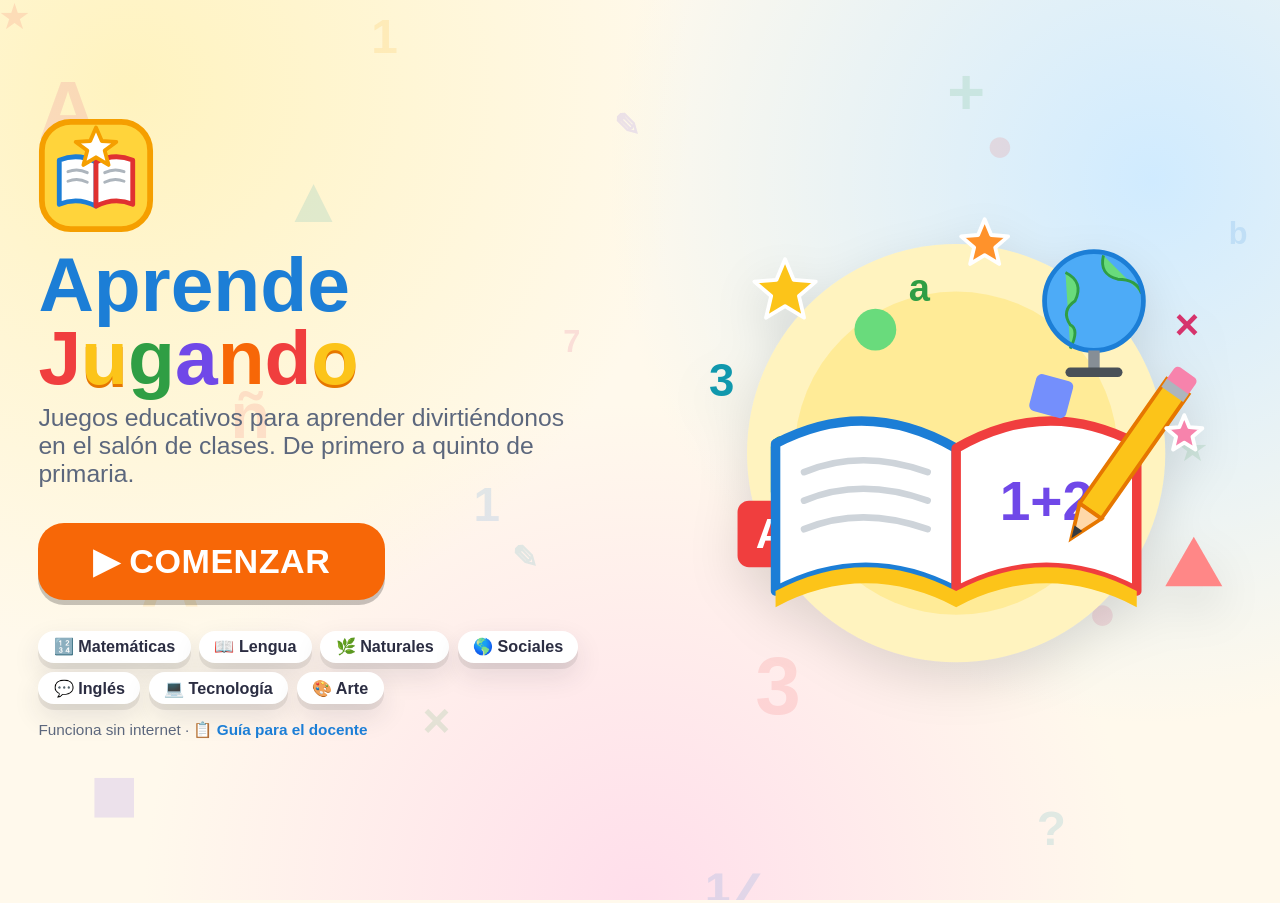
==== index.html @ 372f7d30 "Aprende Jugando: app educativa para primaria (1° a 5°) Aplicación web sin conexión con 259 actividad" ====
<!DOCTYPE html>
<html lang="es">
<head>
  <meta charset="UTF-8">
  <meta name="viewport" content="width=device-width, initial-scale=1.0">
  <title>Aprende Jugando</title>
  <link rel="icon" href="assets/icons/logo.svg" type="image/svg+xml">
  <link rel="stylesheet" href="css/estilos.css">
</head>
<body>
  <!-- Decoración de fondo (estrellas, números, figuras que flotan) -->
  <div id="fondo-decorativo" aria-hidden="true"></div>

  <!-- Barra superior: aparece en todas las pantallas menos la bienvenida -->
  <header id="barra" class="oculto">
    <button id="btn-logo" class="barra-logo" title="Ir al inicio">
      <img src="assets/icons/logo.svg" alt="">
      <span>Aprende <b>Jugando</b></span>
    </button>
    <nav id="migas" aria-label="Ruta"></nav>
    <div class="barra-acciones">
      <button id="btn-guia" class="btn-icono" title="Guía para el docente">📋<span>Guía docente</span></button>
      <button id="btn-sonido" class="btn-icono" title="Activar o desactivar sonidos">🔊<span>Sonido</span></button>
      <button id="btn-pantalla" class="btn-icono" title="Pantalla completa">⛶<span>Pantalla</span></button>
    </div>
  </header>

  <!-- Aquí se dibuja cada pantalla -->
  <main id="pantalla"></main>

  <!-- Mensajes de felicitación -->
  <div id="mensaje" class="mensaje" aria-live="polite"></div>
  <div id="confeti" aria-hidden="true"></div>

  <!-- Scripts: el orden importa. No se usan módulos para que funcione con doble clic (file://) -->
  <script src="js/utilidades.js"></script>
  <script src="js/sonidos.js"></script>
  <script src="js/dibujos.js"></script>
  <script src="js/miniaturas.js"></script>
  <script src="js/generadores.js"></script>

  <script src="js/juegos/motor.js"></script>
  <script src="js/juegos/seleccion-multiple.js"></script>
  <script src="js/juegos/memoria.js"></script>
  <script src="js/juegos/sopa-letras.js"></script>
  <script src="js/juegos/crucigrama.js"></script>
  <script src="js/juegos/relacionar.js"></script>
  <script src="js/juegos/ordenar.js"></script>
  <script src="js/juegos/clasificar.js"></script>
  <script src="js/juegos/revueltas.js"></script>
  <script src="js/juegos/ruleta.js"></script>
  <script src="js/juegos/rompecabezas.js"></script>
  <script src="js/juegos/operaciones.js"></script>
  <script src="js/juegos/laberinto.js"></script>
  <script src="js/juegos/diferencias.js"></script>
  <script src="js/juegos/identificar.js"></script>
  <script src="js/juegos/teclado.js"></script>

  <script src="js/contenidos.js"></script>
  <script src="js/contenidos/matematicas.js"></script>
  <script src="js/contenidos/lengua.js"></script>
  <script src="js/contenidos/naturales.js"></script>
  <script src="js/contenidos/sociales.js"></script>
  <script src="js/contenidos/ingles.js"></script>
  <script src="js/contenidos/tecnologia.js"></script>
  <script src="js/contenidos/arte.js"></script>

  <script src="js/navegacion.js"></script>
  <script src="js/app.js"></script>
</body>
</html>
---- css/estilos.css ----
/* =========================================================
   APRENDE JUGANDO - Hoja de estilos
   Fuentes del sistema (no requiere internet).
   ========================================================= */
:root {
  --azul: #1c7ed6;
  --rojo: #f03e3e;
  --verde: #2f9e44;
  --naranja: #f76707;
  --amarillo: #fcc419;
  --morado: #7048e8;
  --cian: #1098ad;
  --rosa: #d6336c;
  --texto: #2b2d42;
  --suave: #5c677d;
  --fondo: #fff9ec;
  --tarjeta: #ffffff;
  --sombra: 0 6px 0 rgba(0,0,0,.08), 0 12px 28px rgba(43,45,66,.12);
  --radio: 26px;
  --color: var(--azul);          /* color de la materia activa */
  --color-claro: #e7f5ff;
  --fuente: "Segoe UI", "Trebuchet MS", "Helvetica Neue", Arial, sans-serif;
  --fuente-titulo: "Segoe UI Black", "Arial Rounded MT Bold", "Trebuchet MS", "Segoe UI", Arial, sans-serif;
}

* { box-sizing: border-box; }
html { font-size: clamp(15px, 0.55vw + 10px, 22px); }
body {
  margin: 0;
  min-height: 100vh;
  font-family: var(--fuente);
  color: var(--texto);
  background: radial-gradient(circle at 10% 10%, #fff3bf 0, transparent 40%),
              radial-gradient(circle at 90% 20%, #d0ebff 0, transparent 40%),
              radial-gradient(circle at 50% 100%, #ffdeeb 0, transparent 45%),
              var(--fondo);
  background-attachment: fixed;
  overflow-x: hidden;
}
button { font-family: inherit; cursor: pointer; }
.oculto { display: none !important; }

/* ---------- Fondo decorativo ---------- */
#fondo-decorativo { position: fixed; inset: 0; pointer-events: none; z-index: 0; overflow: hidden; }
#fondo-decorativo span {
  position: absolute; font-weight: 900; opacity: .13; user-select: none;
  animation: flotar 9s ease-in-out infinite;
}
@keyframes flotar { 0%,100% { transform: translateY(0) rotate(0); } 50% { transform: translateY(-22px) rotate(10deg); } }

main#pantalla { position: relative; z-index: 1; padding: 1.2rem clamp(1rem, 3vw, 3rem) 3rem; max-width: 1500px; margin: 0 auto; }

/* ---------- Barra superior ---------- */
#barra {
  position: sticky; top: 0; z-index: 20;
  display: flex; align-items: center; gap: 1rem; flex-wrap: wrap;
  padding: .55rem clamp(1rem, 3vw, 3rem);
  background: rgba(255,255,255,.92); backdrop-filter: blur(6px);
  border-bottom: 4px solid var(--color);
}
.barra-logo { display: flex; align-items: center; gap: .5rem; background: none; border: 0; font-size: 1.25rem; color: var(--texto); font-family: var(--fuente-titulo); }
.barra-logo img { width: 2.4rem; height: 2.4rem; }
.barra-logo b { color: var(--naranja); }
#migas { flex: 1; display: flex; flex-wrap: wrap; align-items: center; gap: .4rem; font-weight: 700; }
#migas a { color: var(--texto); text-decoration: none; background: #f1f3f5; padding: .35rem .8rem; border-radius: 99px; }
#migas a:hover { background: var(--color-claro); color: var(--color); }
#migas .sep { color: #adb5bd; }
#migas .actual { background: var(--color); color: #fff; padding: .35rem .8rem; border-radius: 99px; }
.barra-acciones { display: flex; gap: .5rem; }
.btn-icono {
  display: flex; align-items: center; gap: .35rem;
  border: 3px solid #e9ecef; background: #fff; border-radius: 16px;
  padding: .4rem .75rem; font-size: 1.05rem; font-weight: 700; color: var(--texto);
}
.btn-icono span { font-size: .85rem; }
.btn-icono:hover { border-color: var(--color); }
.btn-icono.apagado { opacity: .5; text-decoration: line-through; }

/* ---------- Botones grandes ---------- */
.btn {
  display: inline-flex; align-items: center; justify-content: center; gap: .5rem;
  border: 0; border-radius: 18px; padding: .8rem 1.6rem;
  font-size: 1.15rem; font-weight: 900; letter-spacing: .5px; text-transform: uppercase;
  color: #fff; background: var(--color); white-space: nowrap;
  box-shadow: 0 5px 0 rgba(0,0,0,.22);
  transition: transform .12s, box-shadow .12s, filter .12s;
}
.btn:hover { filter: brightness(1.08); transform: translateY(-2px); }
.btn:active { transform: translateY(3px); box-shadow: 0 2px 0 rgba(0,0,0,.22); }
.btn:disabled { filter: grayscale(.8); opacity: .6; cursor: not-allowed; transform: none; }
.btn.secundario { background: #fff; color: var(--texto); border: 3px solid #dee2e6; box-shadow: 0 5px 0 #dee2e6; }
.btn.verde { background: var(--verde); }
.btn.naranja { background: var(--naranja); }
.btn.gigante { font-size: 2rem; padding: 1.1rem 3.2rem; border-radius: 26px; }

/* ---------- Pantalla de bienvenida ---------- */
.bienvenida { min-height: calc(100vh - 4rem); display: grid; grid-template-columns: 1.05fr 1fr; align-items: center; gap: 2rem; }
.bienvenida .logo-grande { width: clamp(90px, 9vw, 150px); animation: rebote 2.4s ease-in-out infinite; }
@keyframes rebote { 0%,100% { transform: translateY(0) rotate(-4deg); } 50% { transform: translateY(-12px) rotate(4deg); } }
.titulo-app { font-family: var(--fuente-titulo); font-size: clamp(2.8rem, 6vw, 5.6rem); line-height: .95; margin: .6rem 0; }
.titulo-app .l1 { color: var(--azul); display: block; }
.titulo-app .l2 { display: block; }
.titulo-app .l2 span:nth-child(5n+1) { color: var(--rojo); }
.titulo-app .l2 span:nth-child(5n+2) { color: var(--amarillo); text-shadow: 0 3px 0 #e67700; }
.titulo-app .l2 span:nth-child(5n+3) { color: var(--verde); }
.titulo-app .l2 span:nth-child(5n+4) { color: var(--morado); }
.titulo-app .l2 span:nth-child(5n+5) { color: var(--naranja); }
.lema { font-size: 1.45rem; color: var(--suave); max-width: 32rem; margin: 0 0 2rem; }
.chips { display: flex; flex-wrap: wrap; gap: .5rem; margin-top: 1.8rem; }
.chip { background: #fff; border-radius: 99px; padding: .4rem .9rem; font-weight: 700; box-shadow: var(--sombra); font-size: .95rem; }
.ilustracion-bienvenida svg { width: 100%; height: auto; max-height: 78vh; filter: drop-shadow(0 18px 24px rgba(0,0,0,.12)); }
.pie-bienvenida { color: var(--suave); font-size: .9rem; margin-top: 1rem; }
.pie-bienvenida a { color: var(--azul); font-weight: 700; cursor: pointer; }

/* ---------- Títulos de sección ---------- */
.encabezado { text-align: center; margin: 1rem 0 2rem; }
.encabezado h1 { font-family: var(--fuente-titulo); font-size: clamp(2rem, 3.5vw, 3.2rem); margin: 0; }
.encabezado p { font-size: 1.25rem; color: var(--suave); margin: .4rem 0 0; }
.encabezado .emoji { font-size: 3rem; display: block; }

/* ---------- Tarjetas de grado ---------- */
.rejilla-grados { display: grid; grid-template-columns: repeat(auto-fit, minmax(210px, 1fr)); gap: 1.6rem; }
.tarjeta-grado {
  background: var(--tarjeta); border-radius: var(--radio); box-shadow: var(--sombra);
  border: 0; padding: 0 0 1.3rem; overflow: hidden; text-align: center;
  transition: transform .18s; animation: aparecer .45s backwards;
}
.tarjeta-grado:hover { transform: translateY(-8px) rotate(-1deg); }
.tarjeta-grado .ilus { height: 11rem; display: flex; align-items: center; justify-content: center; position: relative; }
.tarjeta-grado .ilus svg { width: 100%; height: 100%; }
.tarjeta-grado h2 { font-family: var(--fuente-titulo); font-size: 2rem; margin: .8rem 0 .2rem; }
.tarjeta-grado p { margin: 0 1rem 1rem; color: var(--suave); font-size: 1rem; min-height: 2.6em; }
@keyframes aparecer { from { opacity: 0; transform: translateY(24px) scale(.96); } }

/* ---------- Tarjetas de materia ---------- */
.rejilla-materias { display: grid; grid-template-columns: repeat(auto-fill, minmax(260px, 1fr)); gap: 1.6rem; }
.tarjeta-materia {
  --c: var(--azul);
  position: relative; text-align: left; border: 0;
  background: var(--tarjeta); border-radius: var(--radio); box-shadow: var(--sombra);
  padding: 1.3rem 1.3rem 1.2rem; overflow: hidden; display: flex; flex-direction: column; gap: .6rem;
  border-bottom: 8px solid var(--c);
  transition: transform .18s; animation: aparecer .45s backwards;
}
.tarjeta-materia:hover { transform: translateY(-6px); }
.tarjeta-materia .icono {
  width: 5.2rem; height: 5.2rem; border-radius: 24px; display: grid; place-items: center;
  font-size: 3rem; background: var(--c); box-shadow: inset 0 -6px 0 rgba(0,0,0,.15);
}
.tarjeta-materia h2 { margin: .3rem 0 0; font-family: var(--fuente-titulo); font-size: 1.55rem; color: var(--c); }
.tarjeta-materia p { margin: 0; color: var(--suave); }
.tarjeta-materia .temas { font-size: .9rem; color: var(--texto); background: #f8f9fa; border-radius: 14px; padding: .5rem .7rem; }
.tarjeta-materia .pie { display: flex; justify-content: space-between; align-items: center; margin-top: auto; padding-top: .3rem; }
.tarjeta-materia .cuenta { font-weight: 800; color: var(--c); }
.tarjeta-materia .burbuja { position: absolute; right: -30px; top: -30px; width: 120px; height: 120px; border-radius: 50%; background: var(--c); opacity: .1; }

/* ---------- Biblioteca de juegos ---------- */
.cabecera-biblioteca {
  display: flex; align-items: center; gap: 1.2rem; flex-wrap: wrap;
  background: var(--color); color: #fff; border-radius: var(--radio); padding: 1.2rem 1.6rem; margin: .5rem 0 1.8rem;
  box-shadow: var(--sombra);
}
.cabecera-biblioteca .icono { font-size: 3.4rem; background: rgba(255,255,255,.25); border-radius: 22px; width: 5rem; height: 5rem; display: grid; place-items: center; }
.cabecera-biblioteca h1 { margin: 0; font-family: var(--fuente-titulo); font-size: clamp(1.7rem, 3vw, 2.6rem); }
.cabecera-biblioteca p { margin: .2rem 0 0; font-size: 1.1rem; opacity: .95; }
.cabecera-biblioteca .grado-badge { margin-left: auto; background: #fff; color: var(--color); font-weight: 900; border-radius: 99px; padding: .5rem 1.1rem; font-size: 1.2rem; }

.rejilla-juegos { display: grid; grid-template-columns: repeat(auto-fill, minmax(270px, 1fr)); gap: 1.6rem; }
.tarjeta-juego {
  background: var(--tarjeta); border-radius: var(--radio); box-shadow: var(--sombra);
  overflow: hidden; display: flex; flex-direction: column;
  transition: transform .18s; animation: aparecer .45s backwards;
  border: 3px solid transparent;
}
.tarjeta-juego:hover { transform: translateY(-6px); border-color: var(--color); }
.tarjeta-juego .vista {
  margin: .8rem .8rem 0; border-radius: 20px; overflow: hidden;
  aspect-ratio: 16 / 10; background: var(--color-claro); cursor: pointer;
}
.tarjeta-juego .vista svg { width: 100%; height: 100%; display: block; }
.tarjeta-juego .cuerpo { padding: .9rem 1.1rem 1.1rem; display: flex; flex-direction: column; gap: .45rem; flex: 1; }
.tarjeta-juego .tipo { font-size: .8rem; font-weight: 800; text-transform: uppercase; letter-spacing: 1px; color: var(--color); }
.tarjeta-juego h3 { margin: 0; font-family: var(--fuente-titulo); font-size: 1.3rem; text-transform: uppercase; }
.tarjeta-juego .desc { margin: 0; color: var(--suave); }
.tarjeta-juego .aprende { font-size: .9rem; background: #fff9db; border-radius: 12px; padding: .45rem .65rem; }
.tarjeta-juego .aprende b { color: #e67700; }
.tarjeta-juego .pie { display: flex; align-items: center; justify-content: space-between; margin-top: auto; padding-top: .4rem; gap: .5rem; }
.tarjeta-juego .grado { white-space: nowrap; font-weight: 800; font-size: .9rem; background: #f1f3f5; border-radius: 99px; padding: .3rem .7rem; }

/* ---------- Pantalla de juego ---------- */
.juego { background: rgba(255,255,255,.9); border-radius: var(--radio); box-shadow: var(--sombra); overflow: hidden; }
.juego-cabecera { background: var(--color); color: #fff; padding: 1rem 1.5rem; display: flex; align-items: center; gap: 1rem; flex-wrap: wrap; }
.juego-cabecera h1 { margin: 0; font-family: var(--fuente-titulo); font-size: clamp(1.5rem, 2.6vw, 2.2rem); }
.juego-cabecera .aprende-j { font-size: 1rem; opacity: .95; }
.juego-cabecera .derecha { margin-left: auto; display: flex; gap: .6rem; flex-wrap: wrap; }
.juego-cabecera .btn { font-size: .95rem; padding: .55rem 1rem; }
.juego-cabecera .btn.secundario { box-shadow: 0 4px 0 rgba(0,0,0,.2); border: 0; }
.instrucciones { display: flex; align-items: center; gap: .8rem; background: #fff9db; padding: .8rem 1.5rem; font-size: 1.2rem; font-weight: 600; }
.instrucciones .bombillo { font-size: 1.8rem; }
.marcador { display: flex; align-items: center; gap: 1rem; padding: .8rem 1.5rem; flex-wrap: wrap; border-bottom: 2px dashed #e9ecef; }
.marcador .dato { font-weight: 800; font-size: 1.1rem; background: #f8f9fa; border-radius: 99px; padding: .35rem .9rem; }
.marcador .dato.ok { color: var(--verde); background: #ebfbee; }
.marcador .dato.no { color: var(--naranja); background: #fff4e6; }
.barra-progreso { flex: 1; min-width: 160px; height: 18px; background: #e9ecef; border-radius: 99px; overflow: hidden; }
.barra-progreso div { height: 100%; width: 0; background: linear-gradient(90deg, var(--amarillo), var(--verde)); border-radius: 99px; transition: width .4s; }
.area-juego { padding: 1.5rem; min-height: 420px; }

/* ---------- Mensajes de retroalimentación ---------- */
.mensaje {
  position: fixed; left: 50%; bottom: 2rem; transform: translate(-50%, 160%);
  z-index: 50; background: #fff; border-radius: 24px; padding: 1rem 1.6rem; max-width: min(92vw, 720px);
  box-shadow: 0 16px 40px rgba(0,0,0,.25); font-size: 1.35rem; font-weight: 700;
  display: flex; align-items: center; gap: 1rem; transition: transform .35s cubic-bezier(.3,1.6,.6,1), opacity .25s;
  border: 5px solid var(--verde); opacity: 0; pointer-events: none;
}
.mensaje.ver { transform: translate(-50%, 0); opacity: 1; }
.mensaje.casi { border-color: var(--amarillo); }
.mensaje .emo { font-size: 2.6rem; }
.mensaje small { display: block; font-weight: 600; font-size: 1.05rem; color: var(--suave); margin-top: .2rem; }

#confeti { position: fixed; inset: 0; pointer-events: none; z-index: 60; overflow: hidden; }
#confeti i { position: absolute; top: -20px; width: 12px; height: 18px; border-radius: 3px; animation: caer linear forwards; }
@keyframes caer { to { transform: translateY(110vh) rotate(720deg); } }

/* ---------- Resultados ---------- */
.resultados { max-width: 880px; margin: .5rem auto; text-align: center; background: #fff; border-radius: 34px; box-shadow: var(--sombra); padding: 1.2rem 2rem 1.6rem; animation: aparecer .5s; border-top: 12px solid var(--color); }
.resultados .trofeo { font-size: 3.6rem; animation: rebote 2s infinite; display: inline-block; }
.resultados h1 { font-family: var(--fuente-titulo); font-size: clamp(1.8rem, 3vw, 2.6rem); margin: .2rem 0; color: var(--color); }
.resultados .estrellas { font-size: 3.6rem; letter-spacing: .4rem; margin: .4rem 0; }
.resultados .estrellas span { display: inline-block; animation: estrella .6s backwards; }
.resultados .estrellas .gris { filter: grayscale(1); opacity: .3; }
@keyframes estrella { from { transform: scale(0) rotate(-180deg); } }
.cifras { display: grid; grid-template-columns: repeat(3, 1fr); gap: 1rem; margin: .8rem 0; }
.cifra { background: #f8f9fa; border-radius: 20px; padding: .6rem; }
.cifra b { display: block; font-size: 2.4rem; font-family: var(--fuente-titulo); }
.cifra.ok b { color: var(--verde); }
.cifra.no b { color: var(--naranja); }
.cifra.pc b { color: var(--azul); }
.insignia { display: inline-block; background: #fff3bf; border-radius: 99px; padding: .5rem 1.2rem; font-weight: 800; margin-bottom: .4rem; }
.botones-fila { display: flex; flex-wrap: wrap; gap: .8rem; justify-content: center; }

/* ---------- Guía docente ---------- */
.guia { background: #fff; border-radius: var(--radio); box-shadow: var(--sombra); padding: 1.5rem 2rem; }
.guia h2 { font-family: var(--fuente-titulo); margin: 1.6rem 0 .6rem; }
.guia table { width: 100%; border-collapse: collapse; margin-bottom: 1rem; }
.guia th, .guia td { text-align: left; padding: .6rem .8rem; border-bottom: 1px solid #e9ecef; vertical-align: top; }
.guia th { background: #f8f9fa; }
.guia .pestanas { display: flex; flex-wrap: wrap; gap: .5rem; }
.guia .pestanas button { border: 3px solid #e9ecef; background: #fff; border-radius: 99px; padding: .45rem 1rem; font-weight: 800; font-size: 1rem; }
.guia .pestanas button.activa { background: var(--color); border-color: var(--color); color: #fff; }

/* =========================================================
   ELEMENTOS COMUNES DE LOS JUEGOS
   ========================================================= */
.centro { display: flex; flex-direction: column; align-items: center; gap: 1.2rem; text-align: center; }
.pregunta-grande { font-size: clamp(1.5rem, 2.6vw, 2.3rem); font-weight: 800; max-width: 1000px; line-height: 1.35; }
.visual-grande { font-size: clamp(2.6rem, 5vw, 4.5rem); line-height: 1.2; letter-spacing: .2rem; }
.lectura { background: #f8f9fa; border-left: 8px solid var(--color); border-radius: 16px; padding: 1rem 1.3rem; font-size: 1.25rem; line-height: 1.6; max-width: 900px; text-align: left; }
.opciones { display: grid; grid-template-columns: repeat(auto-fit, minmax(220px, 1fr)); gap: 1rem; width: 100%; max-width: 1000px; }
.opcion {
  background: #fff; border: 4px solid #dee2e6; border-radius: 20px; padding: 1rem 1.2rem;
  font-size: clamp(1.2rem, 1.8vw, 1.6rem); font-weight: 800; color: var(--texto);
  box-shadow: 0 5px 0 #dee2e6; transition: transform .1s;
}
.opcion:hover { border-color: var(--color); transform: translateY(-3px); }
.opcion.correcta { background: #d3f9d8; border-color: var(--verde); box-shadow: 0 5px 0 #8ce99a; }
.opcion.intento { background: #fff4e6; border-color: #ffa94d; box-shadow: 0 5px 0 #ffd8a8; opacity: .7; }
.opcion:disabled { cursor: default; }
.hueco { display: inline-block; min-width: 4ch; border-bottom: 5px solid var(--color); color: var(--color); padding: 0 .3rem; }
.explicacion { background: #e7f5ff; border-radius: 16px; padding: .8rem 1.1rem; font-size: 1.15rem; max-width: 900px; }

.ficha {
  display: inline-flex; align-items: center; justify-content: center; gap: .4rem;
  background: #fff; border: 4px solid #dee2e6; border-radius: 16px; padding: .6rem 1rem;
  font-size: 1.3rem; font-weight: 800; box-shadow: 0 4px 0 #dee2e6; user-select: none; cursor: grab;
  transition: transform .12s;
}
.ficha:hover { transform: translateY(-3px); border-color: var(--color); }
.ficha.elegida { border-color: var(--color); background: var(--color-claro); transform: scale(1.06); }
.ficha.bien { border-color: var(--verde); background: #d3f9d8; box-shadow: 0 4px 0 #8ce99a; cursor: default; }
.ficha.arrastrando { opacity: .4; }

/* ---------- Memoria ---------- */
.tablero-memoria { display: grid; gap: .9rem; width: 100%; max-width: 980px; margin: 0 auto; }
.carta { aspect-ratio: 1 / 1; perspective: 800px; border: 0; background: none; padding: 0; }
.carta .interior { position: relative; width: 100%; height: 100%; transition: transform .45s; transform-style: preserve-3d; }
.carta.volteada .interior, .carta.pareja .interior { transform: rotateY(180deg); }
.carta .cara { position: absolute; inset: 0; border-radius: 18px; display: grid; place-items: center; backface-visibility: hidden; -webkit-backface-visibility: hidden; padding: .3rem; text-align: center; }
.carta .reverso { background: var(--color); background-image: radial-gradient(circle, rgba(255,255,255,.25) 2px, transparent 3px); background-size: 18px 18px; box-shadow: 0 5px 0 rgba(0,0,0,.2); color: #fff; font-size: 2.2rem; font-weight: 900; }
.carta .frente { background: #fff; border: 4px solid var(--color); transform: rotateY(180deg); font-weight: 800; font-size: clamp(.9rem, 1.6vw, 1.5rem); }
.carta .frente.emoji { font-size: clamp(2rem, 4vw, 3.5rem); }
.carta.pareja .frente { background: #d3f9d8; border-color: var(--verde); }

/* ---------- Sopa de letras ---------- */
.sopa-contenedor { display: flex; gap: 2rem; flex-wrap: wrap; justify-content: center; align-items: flex-start; }
.sopa { display: grid; gap: 4px; background: var(--color-claro); padding: 10px; border-radius: 20px; user-select: none; touch-action: none; }
.sopa .celda { width: clamp(30px, 3.3vw, 52px); aspect-ratio: 1; display: grid; place-items: center; font-weight: 900; font-size: clamp(1rem, 1.8vw, 1.6rem); background: #fff; border-radius: 10px; cursor: pointer; }
.sopa .celda.marcando { background: var(--amarillo); }
.sopa .celda.encontrada { color: #fff; }
.lista-palabras { list-style: none; padding: 0; margin: 0; display: flex; flex-direction: column; gap: .5rem; min-width: 220px; }
.lista-palabras li { font-size: 1.25rem; font-weight: 800; background: #f8f9fa; border-radius: 12px; padding: .45rem .8rem; }
.lista-palabras li small { display: block; font-weight: 600; color: var(--suave); font-size: .9rem; }
.lista-palabras li.hecha { text-decoration: line-through; color: var(--verde); background: #ebfbee; }

/* ---------- Crucigrama ---------- */
.cruci-contenedor { display: flex; gap: 2rem; flex-wrap: wrap; justify-content: center; align-items: flex-start; }
.cruci { display: grid; gap: 3px; }
.cruci .c { width: clamp(30px, 3vw, 46px); aspect-ratio: 1; position: relative; }
.cruci .c.letra { background: #fff; border: 3px solid #495057; border-radius: 6px; }
.cruci .c input { width: 100%; height: 100%; border: 0; background: transparent; text-align: center; font-size: clamp(1rem, 1.7vw, 1.5rem); font-weight: 900; text-transform: uppercase; padding: 0; color: var(--texto); }
.cruci .c input:focus { outline: none; background: #fff3bf; }
.cruci .c .num { position: absolute; top: 0; left: 2px; font-size: .62rem; font-weight: 900; color: var(--color); pointer-events: none; }
.cruci .c.ok { background: #d3f9d8; border-color: var(--verde); }
.cruci .c.revisar { background: #fff4e6; border-color: #ffa94d; }
.pistas { max-width: 460px; }
.pistas h3 { margin: .2rem 0 .4rem; color: var(--color); }
.pistas ol { margin: 0 0 1rem; padding-left: 0; list-style: none; }
.pistas li { margin-bottom: .45rem; font-size: 1.1rem; }
.pistas li b { color: var(--color); }
.pistas li.ok { color: var(--verde); text-decoration: line-through; }

/* ---------- Relacionar ---------- */
.relacionar { display: grid; grid-template-columns: 1fr 1fr; gap: 1rem 4rem; max-width: 900px; margin: 0 auto; }
.relacionar .col { display: flex; flex-direction: column; gap: .8rem; }
.relacionar .ficha { justify-content: flex-start; min-height: 4rem; font-size: 1.35rem; cursor: pointer; }
.relacionar .ficha .grande { font-size: 2.2rem; }
.relacionar .ficha .numero { margin-left: auto; background: var(--verde); color: #fff; border-radius: 99px; width: 2rem; height: 2rem; display: grid; place-items: center; font-size: 1rem; }

/* ---------- Ordenar / Clasificar ---------- */
.casillas { display: flex; flex-wrap: wrap; gap: .8rem; justify-content: center; }
.casilla { min-width: 150px; min-height: 4.4rem; border: 4px dashed #ced4da; border-radius: 18px; display: flex; align-items: center; justify-content: center; position: relative; padding: .3rem; background: #fff; }
.casilla .n { position: absolute; top: -12px; left: -10px; background: var(--color); color: #fff; width: 1.8rem; height: 1.8rem; border-radius: 50%; display: grid; place-items: center; font-weight: 900; font-size: .9rem; }
.casilla.sobre { border-color: var(--color); background: var(--color-claro); }
.casilla.bien { border-color: var(--verde); border-style: solid; background: #ebfbee; }
.banco { display: flex; flex-wrap: wrap; gap: .8rem; justify-content: center; min-height: 4.5rem; padding: 1rem; border-radius: 20px; background: #f8f9fa; width: 100%; }
.flecha-orden { font-size: 1.6rem; color: #adb5bd; align-self: center; }

.cajas-clasificar { display: grid; grid-template-columns: repeat(auto-fit, minmax(220px, 1fr)); gap: 1rem; width: 100%; }
.caja { border: 4px dashed var(--color); border-radius: 24px; min-height: 12rem; padding: .8rem; background: #fff; display: flex; flex-direction: column; gap: .5rem; transition: background .15s; cursor: pointer; }
.caja h3 { margin: 0 0 .3rem; text-align: center; font-size: 1.35rem; color: var(--color); }
.caja.sobre { background: var(--color-claro); }
.caja .dentro { display: flex; flex-wrap: wrap; gap: .4rem; justify-content: center; }
.caja .dentro .ficha { font-size: 1rem; padding: .35rem .6rem; }

/* ---------- Palabras revueltas ---------- */
.respuesta-letras { display: flex; gap: .5rem; flex-wrap: wrap; justify-content: center; }
.respuesta-letras .hueco-letra { width: clamp(42px, 4.5vw, 64px); aspect-ratio: 1; border-radius: 14px; border: 4px solid #ced4da; display: grid; place-items: center; font-size: 1.8rem; font-weight: 900; background: #fff; cursor: pointer; }
.respuesta-letras.bien .hueco-letra { border-color: var(--verde); background: #d3f9d8; }
.letras-banco { display: flex; gap: .6rem; flex-wrap: wrap; justify-content: center; }
.letra-btn { width: clamp(46px, 4.8vw, 68px); aspect-ratio: 1; border-radius: 16px; border: 0; background: var(--color); color: #fff; font-size: 1.9rem; font-weight: 900; box-shadow: 0 5px 0 rgba(0,0,0,.25); }
.letra-btn:disabled { opacity: .2; }

/* ---------- Ruleta ---------- */
.ruleta-zona { display: flex; gap: 2rem; flex-wrap: wrap; justify-content: center; align-items: center; }
.ruleta-caja { position: relative; width: min(380px, 80vw); }
.ruleta-caja svg.rueda { width: 100%; transition: transform 3.2s cubic-bezier(.17,.67,.2,1); }
.ruleta-caja .puntero { position: absolute; top: -10px; left: 50%; transform: translateX(-50%); width: 0; height: 0; border-left: 22px solid transparent; border-right: 22px solid transparent; border-top: 40px solid var(--rojo); filter: drop-shadow(0 3px 2px rgba(0,0,0,.3)); z-index: 2; }
.ruleta-pregunta { flex: 1; min-width: 300px; max-width: 640px; }

/* ---------- Rompecabezas ---------- */
.puzzle { display: grid; gap: 3px; background: #495057; padding: 3px; border-radius: 14px; width: min(480px, 88vw); aspect-ratio: 1; }
.pieza { background-repeat: no-repeat; border: 0; border-radius: 6px; cursor: pointer; transition: transform .15s, outline .1s; padding: 0; }
.pieza.elegida { outline: 5px solid var(--amarillo); transform: scale(.94); z-index: 2; }
.pieza.en-sitio { box-shadow: inset 0 0 0 3px rgba(47,158,68,.0); }
.puzzle.resuelto { gap: 0; background: var(--verde); }
.puzzle-guia { width: 150px; border-radius: 12px; border: 4px solid #e9ecef; }

/* ---------- Operaciones / Tienda ---------- */
.operacion { font-family: var(--fuente-titulo); font-size: clamp(2.4rem, 5vw, 4.4rem); letter-spacing: .1rem; }
.pantalla-num { font-family: var(--fuente-titulo); font-size: 2.6rem; min-width: 9rem; min-height: 4.2rem; background: #fff; border: 5px solid var(--color); border-radius: 18px; padding: .2rem 1rem; }
.teclado-num { display: grid; grid-template-columns: repeat(3, 4.6rem); gap: .6rem; }
.teclado-num button { height: 4rem; border-radius: 16px; border: 0; font-size: 1.8rem; font-weight: 900; background: #f1f3f5; box-shadow: 0 4px 0 #ced4da; }
.teclado-num button:active { transform: translateY(3px); box-shadow: none; }
.teclado-num .ok { background: var(--verde); color: #fff; box-shadow: 0 4px 0 #2b8a3e; }
.teclado-num .borrar { background: #ffe8cc; }
.estante { display: flex; flex-wrap: wrap; gap: 1rem; justify-content: center; }
.producto { background: #fff; border-radius: 18px; padding: .7rem 1rem; box-shadow: var(--sombra); text-align: center; min-width: 120px; }
.producto .e { font-size: 3rem; display: block; }
.producto .precio { font-weight: 900; color: var(--verde); font-size: 1.3rem; }
.producto.en-carrito { outline: 5px solid var(--amarillo); }
.billete { display: inline-block; background: #d3f9d8; border: 3px solid var(--verde); border-radius: 10px; padding: .3rem .9rem; font-weight: 900; font-size: 1.4rem; }

/* ---------- Laberinto ---------- */
.laberinto { display: grid; gap: 6px; }
.laberinto .casa { width: clamp(52px, 6.5vw, 92px); aspect-ratio: 1; border-radius: 16px; border: 0; background: #fff; box-shadow: 0 4px 0 #dee2e6; font-weight: 900; font-size: clamp(.8rem, 1.4vw, 1.25rem); display: grid; place-items: center; padding: 2px; color: var(--texto); }
.laberinto .casa.vecina { outline: 4px solid var(--amarillo); }
.laberinto .casa.pisada { background: #d3f9d8; }
.laberinto .casa.jugador { background: var(--color); color: #fff; font-size: 2rem; }
.laberinto .casa.meta { background: #fff3bf; font-size: 2rem; }
.laberinto .casa.tropiezo { background: #ffe8cc; }
.regla { font-size: 1.4rem; font-weight: 800; background: var(--color-claro); color: var(--color); border-radius: 16px; padding: .6rem 1.2rem; }

/* ---------- Diferencias ---------- */
.dif-zona { display: flex; gap: 1.5rem; flex-wrap: wrap; justify-content: center; }
.dif-escena { display: grid; gap: 4px; background: #e7f5ff; border-radius: 22px; padding: 12px; border: 4px solid var(--color); }
.dif-escena .obj { width: clamp(50px, 5.5vw, 78px); aspect-ratio: 1; display: grid; place-items: center; font-size: clamp(1.8rem, 3.6vw, 3rem); border-radius: 14px; cursor: pointer; position: relative; }
.dif-escena .obj.hallada::after { content: ""; position: absolute; inset: 2px; border: 5px solid var(--rojo); border-radius: 50%; }

/* ---------- Identificar ---------- */
.identificar { display: flex; gap: 1.5rem; flex-wrap: wrap; justify-content: center; align-items: center; }
.identificar .dibujo { width: min(560px, 92vw); background: #fff; border-radius: 22px; box-shadow: var(--sombra); padding: .6rem; }
.identificar .dibujo svg { width: 100%; height: auto; max-height: 62vh; display: block; }
.identificar [data-parte] { cursor: pointer; transition: filter .15s; transform-box: fill-box; transform-origin: center; }
.identificar [data-parte]:hover { filter: brightness(1.15) drop-shadow(0 0 6px #fcc419); }
.identificar [data-parte].hallada { filter: drop-shadow(0 0 6px #2f9e44); }
.etiquetas-halladas { display: flex; flex-direction: column; gap: .4rem; min-width: 220px; }
.etiquetas-halladas div { background: #ebfbee; border-radius: 12px; padding: .4rem .8rem; font-weight: 700; }

/* ---------- Teclado ---------- */
.objetivo-teclado { font-family: var(--fuente-titulo); font-size: clamp(2.2rem, 5vw, 4rem); letter-spacing: .4rem; }
.objetivo-teclado .hecha { color: var(--verde); }
.objetivo-teclado .sig { text-decoration: underline; text-decoration-color: var(--amarillo); text-decoration-thickness: 8px; }
.teclado-virtual { display: flex; flex-direction: column; gap: .4rem; align-items: center; }
.teclado-virtual .fila { display: flex; gap: .4rem; }
.teclado-virtual button { width: clamp(38px, 4.4vw, 62px); height: clamp(38px, 4.4vw, 62px); border-radius: 12px; border: 0; background: #f1f3f5; box-shadow: 0 4px 0 #ced4da; font-weight: 900; font-size: 1.3rem; }
.teclado-virtual button.espacio { width: 18rem; }
.teclado-virtual button.siguiente { background: var(--amarillo); box-shadow: 0 4px 0 #e67700; animation: latido 1s infinite; }
@keyframes latido { 50% { transform: scale(1.1); } }

/* ---------- Adaptación a pantallas pequeñas ---------- */
@media (max-width: 860px) {
  .bienvenida { grid-template-columns: 1fr; text-align: center; padding-top: 1rem; }
  .bienvenida .chips { justify-content: center; }
  .lema { margin-left: auto; margin-right: auto; }
  .btn-icono span { display: none; }
  .relacionar { gap: 1rem; }
  .cifras { grid-template-columns: 1fr; }
}
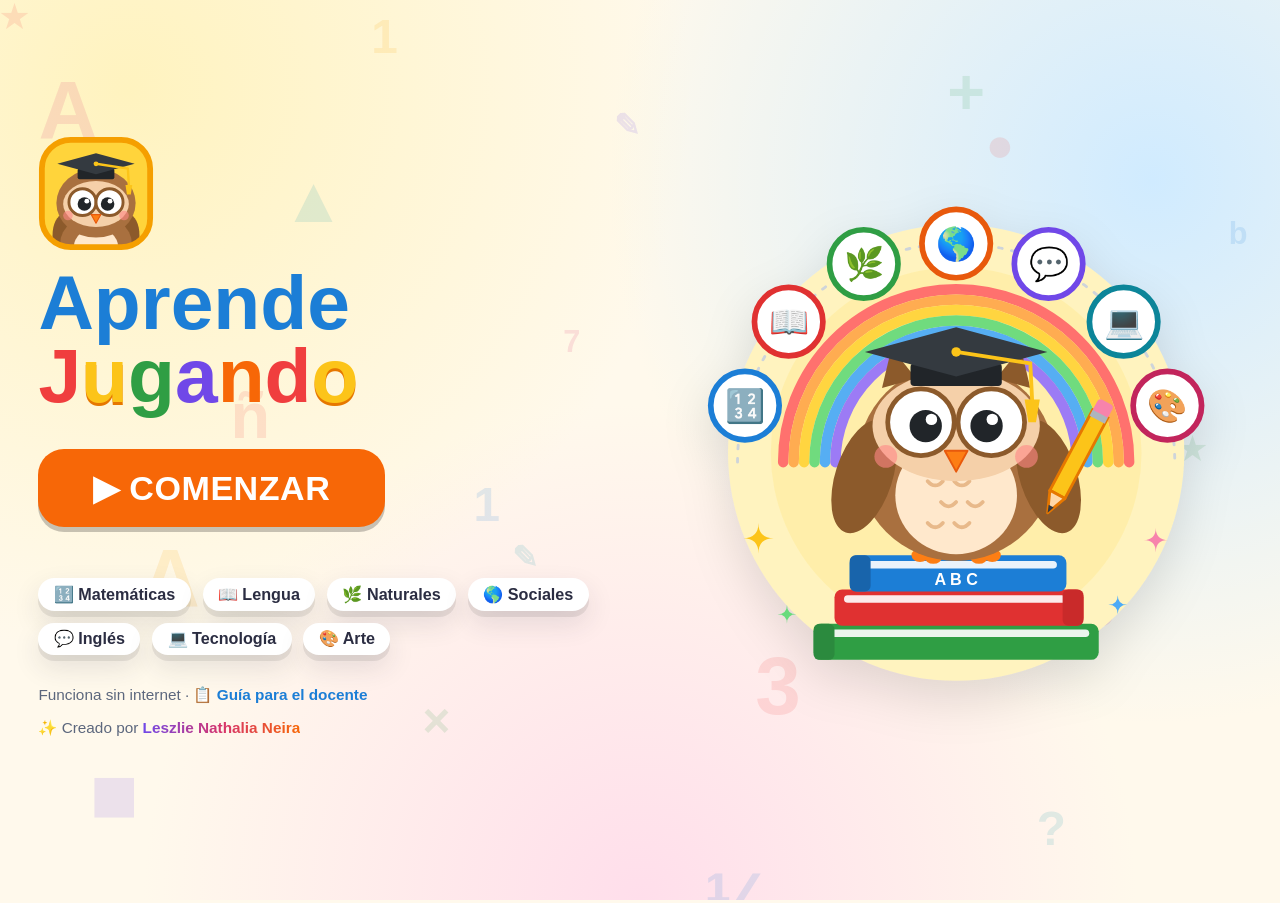
==== commit 44d909b3: "Preparar la página para publicarla en GitHub Pages - Título y descripción para buscadores (Google), " ====
--- a/index.html
+++ b/index.html
@@ -3,7 +3,27 @@
 <head>
   <meta charset="UTF-8">
   <meta name="viewport" content="width=device-width, initial-scale=1.0">
-  <title>Aprende Jugando</title>
+  <title>Aprende Jugando – Juegos educativos para primaria</title>
+
+  <!-- Información para buscadores (Google) -->
+  <meta name="description" content="259 juegos educativos gratis para primero a quinto de primaria: matemáticas, lengua, ciencias, sociales, inglés, tecnología y arte. Creado por Leszlie Nathalia Neira.">
+  <meta name="author" content="Leszlie Nathalia Neira">
+  <link rel="canonical" href="https://nathalianeira28.github.io/Aprende-jugando/">
+  <meta name="theme-color" content="#f76707">
+
+  <!-- Vista previa al compartir el link (WhatsApp, Facebook, etc.) -->
+  <meta property="og:type" content="website">
+  <meta property="og:site_name" content="Aprende Jugando">
+  <meta property="og:locale" content="es_CO">
+  <meta property="og:title" content="Aprende Jugando – Juegos educativos para primaria">
+  <meta property="og:description" content="259 juegos educativos gratis para primero a quinto de primaria: matemáticas, lengua, ciencias, sociales, inglés, tecnología y arte.">
+  <meta property="og:url" content="https://nathalianeira28.github.io/Aprende-jugando/">
+  <meta property="og:image" content="https://nathalianeira28.github.io/Aprende-jugando/assets/images/vista-previa.png">
+  <meta property="og:image:width" content="1200">
+  <meta property="og:image:height" content="630">
+  <meta property="og:image:alt" content="Pantalla de bienvenida de Aprende Jugando con el búho profesor">
+  <meta name="twitter:card" content="summary_large_image">
+
   <link rel="icon" href="assets/icons/logo.svg" type="image/svg+xml">
   <link rel="stylesheet" href="css/estilos.css">
 </head>
--- a/css/estilos.css
+++ b/css/estilos.css
@@ -95,9 +95,9 @@
 
 /* ---------- Pantalla de bienvenida ---------- */
 .bienvenida { min-height: calc(100vh - 4rem); display: grid; grid-template-columns: 1.05fr 1fr; align-items: center; gap: 2rem; }
-.bienvenida .logo-grande { width: clamp(90px, 9vw, 150px); animation: rebote 2.4s ease-in-out infinite; }
+.bienvenida .logo-grande { width: clamp(90px, 9vw, 150px); } /* el búho se anima por dentro (logo-animado.svg) */
 @keyframes rebote { 0%,100% { transform: translateY(0) rotate(-4deg); } 50% { transform: translateY(-12px) rotate(4deg); } }
-.titulo-app { font-family: var(--fuente-titulo); font-size: clamp(2.8rem, 6vw, 5.6rem); line-height: .95; margin: .6rem 0; }
+.titulo-app { font-family: var(--fuente-titulo); font-size: clamp(2.8rem, 6vw, 5.6rem); line-height: .95; margin: .6rem 0 2.2rem; }
 .titulo-app .l1 { color: var(--azul); display: block; }
 .titulo-app .l2 { display: block; }
 .titulo-app .l2 span:nth-child(5n+1) { color: var(--rojo); }
@@ -106,11 +106,18 @@
 .titulo-app .l2 span:nth-child(5n+4) { color: var(--morado); }
 .titulo-app .l2 span:nth-child(5n+5) { color: var(--naranja); }
 .lema { font-size: 1.45rem; color: var(--suave); max-width: 32rem; margin: 0 0 2rem; }
-.chips { display: flex; flex-wrap: wrap; gap: .5rem; margin-top: 1.8rem; }
+.chips { display: flex; flex-wrap: wrap; gap: .7rem; margin-top: 3rem; }
 .chip { background: #fff; border-radius: 99px; padding: .4rem .9rem; font-weight: 700; box-shadow: var(--sombra); font-size: .95rem; }
 .ilustracion-bienvenida svg { width: 100%; height: auto; max-height: 78vh; filter: drop-shadow(0 18px 24px rgba(0,0,0,.12)); }
-.pie-bienvenida { color: var(--suave); font-size: .9rem; margin-top: 1rem; }
+.pie-bienvenida { color: var(--suave); font-size: .9rem; margin-top: 1.8rem; }
 .pie-bienvenida a { color: var(--azul); font-weight: 700; cursor: pointer; }
+/* Firma de la autora: nombre con letras de colores, del mismo tamaño que el texto de arriba */
+.autora { margin: .5rem 0 0; font-size: .9rem; color: var(--suave); }
+.autora b {
+  font-weight: 900;
+  background: linear-gradient(90deg, #7048e8, #d6336c, #f76707);
+  -webkit-background-clip: text; background-clip: text; color: transparent;
+}
 
 /* ---------- Títulos de sección ---------- */
 .encabezado { text-align: center; margin: 1rem 0 2rem; }
